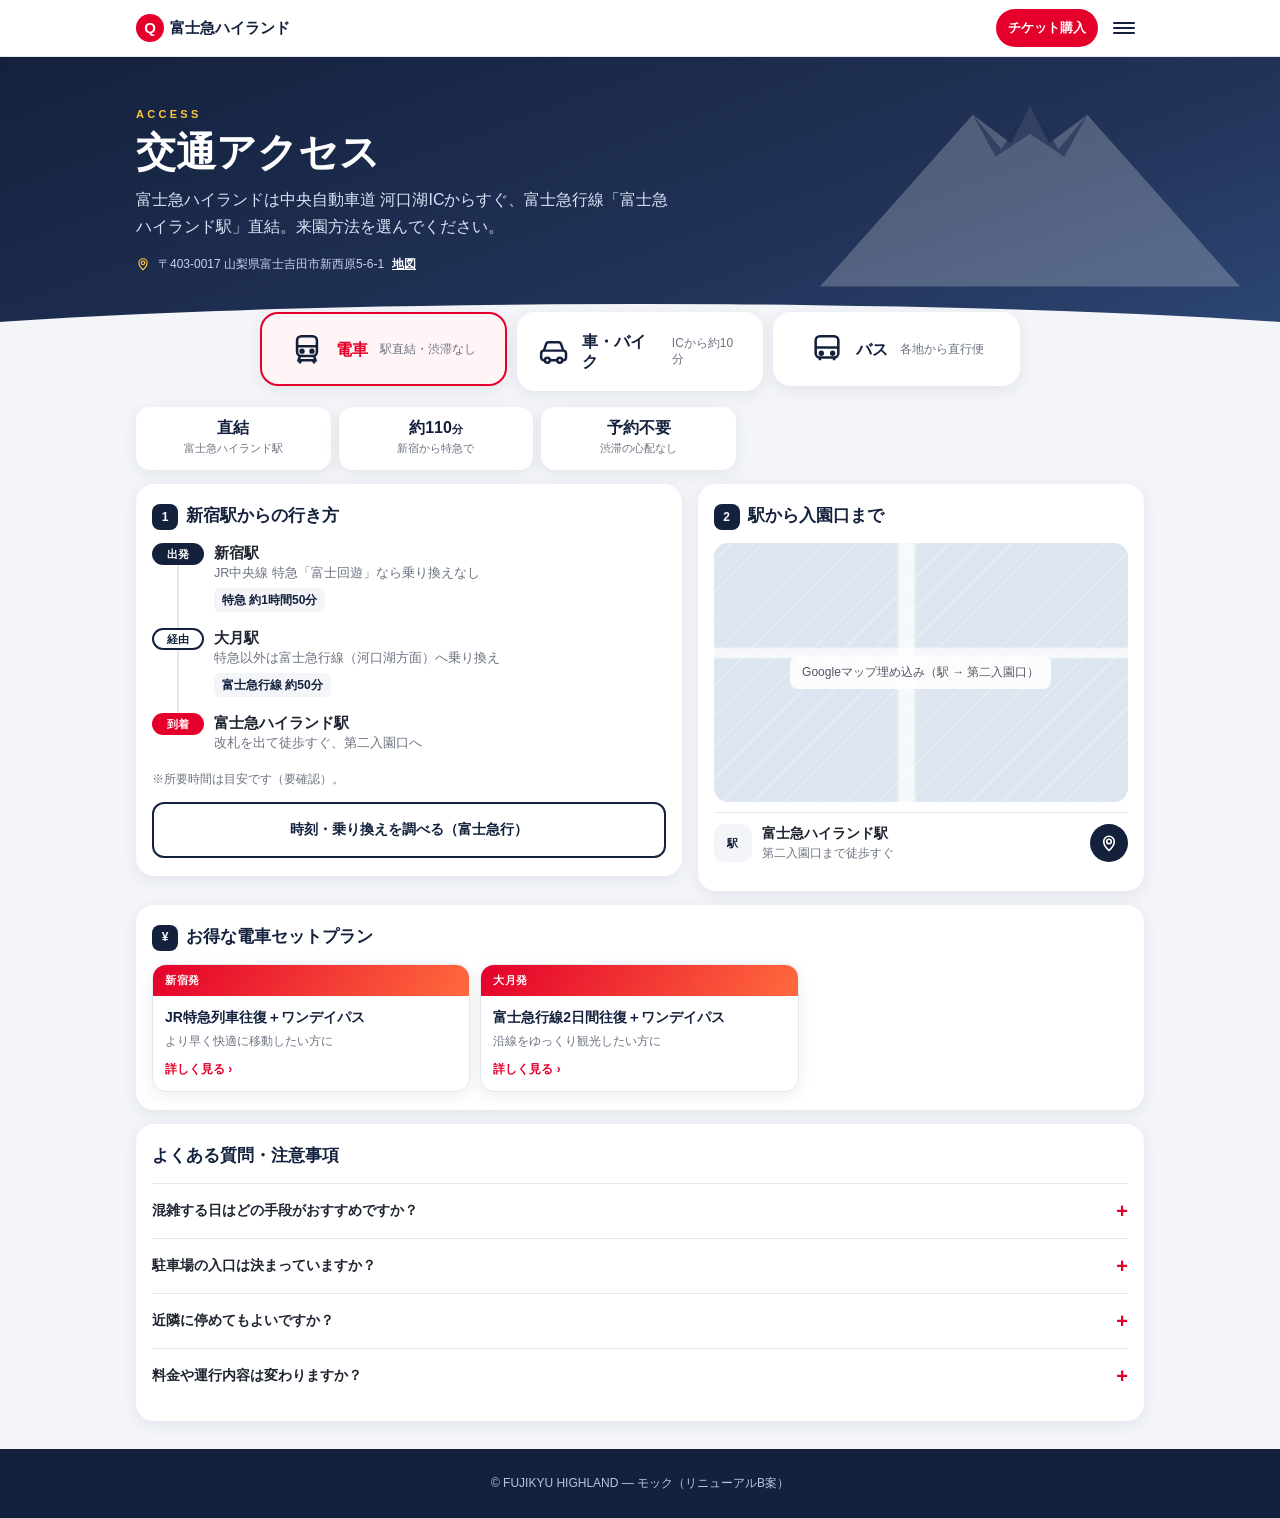
==== index-b.html @ 397bc7f4 "Add index-b.html" ====
<!DOCTYPE html>
<html lang="ja">
<head>
<meta charset="UTF-8">
<meta name="viewport" content="width=device-width, initial-scale=1">
<title>交通アクセス | 富士急ハイランド（リニューアルB案モック）</title>
<style>
  :root{
    --red:#e4002b;
    --navy:#14213d;
    --navy2:#223358;
    --accent:#ffc83d;
    --ink:#1e2430;
    --muted:#6b7280;
    --line:#e5e8ef;
    --bg:#f3f5f9;
    --card:#fff;
    --r:18px;
    --shadow:0 4px 16px rgba(20,33,61,.08);
  }
  *{box-sizing:border-box}
  html{scroll-behavior:smooth}
  body{margin:0;font-family:"Hiragino Kaku Gothic ProN","Hiragino Sans","Noto Sans JP","Yu Gothic",Meiryo,sans-serif;color:var(--ink);background:var(--bg);line-height:1.7;-webkit-font-smoothing:antialiased}
  a{color:var(--navy)}
  .wrap{max-width:1040px;margin:0 auto;padding:0 16px}

  /* header */
  .header{position:sticky;top:0;z-index:50;background:#fff;border-bottom:1px solid var(--line)}
  .header .wrap{display:flex;align-items:center;justify-content:space-between;height:56px}
  .logo{display:flex;align-items:center;gap:6px;font-weight:800;color:var(--navy);text-decoration:none;font-size:15px;white-space:nowrap}
  .logo .q{width:28px;height:28px;border-radius:50%;background:var(--red);color:#fff;display:grid;place-items:center;font-size:15px;font-weight:900}
  .hdr-r{display:flex;align-items:center;gap:6px}
  .btn-ticket{background:var(--red);color:#fff;text-decoration:none;font-weight:700;font-size:13px;padding:8px 12px;border-radius:999px;white-space:nowrap}
  .btn-menu{width:40px;height:40px;border:0;background:transparent;cursor:pointer}
  .btn-menu span{display:block;width:22px;height:2px;background:var(--navy);margin:3px auto;border-radius:2px}

  /* hero */
  .hero{background:linear-gradient(160deg,var(--navy) 0%,var(--navy2) 60%,#2f4a7a 100%);color:#fff;padding:28px 0 88px;position:relative;overflow:hidden}
  .hero::after{content:"";position:absolute;left:50%;bottom:-40px;transform:translateX(-50%);width:140%;height:120px;background:var(--bg);border-radius:50% 50% 0 0}
  .hero .fuji{position:absolute;right:-30px;top:10px;width:220px;height:120px;opacity:.18}
  .hero .en{font-size:11px;letter-spacing:.3em;color:var(--accent);font-weight:700}
  .hero h1{margin:2px 0 8px;font-size:28px;line-height:1.3}
  .hero p{margin:0;font-size:14px;color:#dbe3f5;max-width:34em}
  .hero .addr{margin-top:14px;display:flex;align-items:center;gap:8px;font-size:12px;color:#c7d2ea}
  .hero .addr a{color:#fff;font-weight:700;text-decoration:underline;white-space:nowrap}

  /* mode tiles (tabs) */
  .tiles{position:relative;z-index:2;margin-top:-72px}
  .tiles ul{list-style:none;margin:0;padding:0;display:grid;grid-template-columns:repeat(3,1fr);gap:10px}
  .tile{display:flex;flex-direction:column;align-items:center;gap:4px;background:#fff;border-radius:var(--r);padding:14px 8px 12px;box-shadow:var(--shadow);border:2px solid transparent;cursor:pointer;text-align:center;font-family:inherit;width:100%}
  .tile svg{width:34px;height:34px}
  .tile .n{font-weight:800;font-size:14px;color:var(--navy);line-height:1.2}
  .tile .m{font-size:10.5px;color:var(--muted);line-height:1.3}
  .tile[aria-selected="true"]{border-color:var(--red);background:#fff5f6}
  .tile[aria-selected="true"] .n{color:var(--red)}

  /* sticky compact tabs appear when scrolled past tiles */
  .subtabs{position:sticky;top:56px;z-index:40;background:rgba(243,245,249,.95);backdrop-filter:blur(6px);padding:8px 0;margin-top:14px;border-bottom:1px solid var(--line)}
  .subtabs ul{list-style:none;margin:0;padding:0;display:flex;gap:6px;overflow-x:auto;scrollbar-width:none}
  .subtabs ul::-webkit-scrollbar{display:none}
  .subtabs li{flex:none}
  .subtabs button{white-space:nowrap;border:1.5px solid var(--line);background:#fff;border-radius:999px;padding:7px 14px;font-weight:700;font-size:13px;color:var(--navy);font-family:inherit;cursor:pointer}
  .subtabs button[aria-selected="true"]{background:var(--navy);color:#fff;border-color:var(--navy)}

  /* panels */
  .panel{display:none;padding-top:16px}
  .panel.is-active{display:block}
  .card{background:var(--card);border-radius:var(--r);box-shadow:var(--shadow);padding:18px 16px;margin-bottom:14px}
  .card h2{margin:0 0 12px;font-size:17px;color:var(--navy);display:flex;align-items:center;gap:8px}
  .card h2 .b{display:inline-grid;place-items:center;width:26px;height:26px;border-radius:8px;background:var(--navy);color:#fff;font-size:12px;font-weight:800}
  .card h3{font-size:13px;color:var(--muted);margin:14px 0 6px;font-weight:700;letter-spacing:.05em}

  /* timeline */
  .tl{list-style:none;margin:0;padding:0}
  .tl li{display:grid;grid-template-columns:52px 1fr;gap:10px;align-items:start;position:relative;padding-bottom:16px}
  .tl li::before{content:"";position:absolute;left:25px;top:22px;bottom:-4px;width:2px;background:var(--line)}
  .tl li:last-child::before{display:none}
  .tl .dot{width:52px;height:22px;border-radius:999px;background:var(--navy);color:#fff;font-size:11px;font-weight:800;display:grid;place-items:center;position:relative;z-index:1}
  .tl .dot.goal{background:var(--red)}
  .tl .dot.via{background:#fff;color:var(--navy);border:2px solid var(--navy)}
  .tl .ttl{font-weight:800;font-size:15px;line-height:1.3}
  .tl .dsc{font-size:12.5px;color:var(--muted)}
  .tl .time{display:inline-block;margin-top:4px;font-size:12px;font-weight:700;color:var(--navy);background:var(--bg);border-radius:6px;padding:2px 8px}

  /* key facts */
  .facts{display:grid;grid-template-columns:repeat(3,1fr);gap:8px;margin-bottom:14px}
  .facts>div{background:#fff;border-radius:14px;padding:12px 8px;text-align:center;box-shadow:var(--shadow)}
  .facts .v{font-size:16px;font-weight:900;color:var(--navy);line-height:1.1;white-space:nowrap}
  .facts .v small{font-size:11px;font-weight:700}
  .facts .k{font-size:10.5px;color:var(--muted);margin-top:4px}

  /* places */
  .pl{display:flex;align-items:center;gap:10px;padding:11px 0;border-top:1px solid var(--line);font-size:14px}
  .pl:first-of-type{border-top:0}
  .pl .i{width:38px;height:38px;border-radius:10px;background:var(--bg);display:grid;place-items:center;flex:none;font-size:11px;font-weight:800;color:var(--navy)}
  .pl .t{flex:1;line-height:1.35}
  .pl .t b{display:block;font-size:14px}
  .pl .t small{color:var(--muted);font-size:12px}
  .pl .go{flex:none;width:38px;height:38px;border-radius:50%;background:var(--navy);display:grid;place-items:center;text-decoration:none}
  .pl .go svg{width:18px;height:18px}

  /* map placeholder */
  .map{margin:10px 0;background:#dde5f0;border-radius:14px;aspect-ratio:16/10;display:grid;place-items:center;color:#556;font-size:12px;position:relative;overflow:hidden}
  .map::before{content:"";position:absolute;inset:0;background:linear-gradient(90deg,transparent 44%,rgba(255,255,255,.75) 45%,rgba(255,255,255,.75) 48%,transparent 49%),linear-gradient(0deg,transparent 55%,rgba(255,255,255,.75) 56%,rgba(255,255,255,.75) 59%,transparent 60%),repeating-linear-gradient(-45deg,rgba(255,255,255,.22) 0 2px,transparent 2px 22px)}
  .map span{position:relative;background:rgba(255,255,255,.9);padding:6px 12px;border-radius:8px}

  /* horizontal plan carousel */
  .carousel{display:flex;gap:10px;overflow-x:auto;padding:4px 16px 8px;margin:0 -16px;scroll-snap-type:x mandatory;scrollbar-width:none}
  .carousel::-webkit-scrollbar{display:none}
  .pc{flex:none;width:250px;scroll-snap-align:start;background:#fff;border-radius:14px;box-shadow:var(--shadow);padding:0;text-decoration:none;color:var(--ink);overflow:hidden;border:1px solid var(--line)}
  .pc .hd{background:linear-gradient(120deg,var(--red),#ff6a3d);color:#fff;font-size:11px;font-weight:800;padding:6px 12px;letter-spacing:.05em}
  .pc .bd{padding:12px}
  .pc .bd b{display:block;font-size:14px;color:var(--navy);line-height:1.35}
  .pc .bd small{display:block;color:var(--muted);font-size:12px;margin-top:4px}
  .pc .bd .cta{margin-top:8px;font-size:12px;font-weight:700;color:var(--red)}

  /* prefecture select */
  .pref{display:flex;gap:8px;overflow-x:auto;padding-bottom:4px;scrollbar-width:none}
  .pref::-webkit-scrollbar{display:none}
  .pref a{flex:none;background:var(--bg);border-radius:999px;padding:8px 14px;font-size:13px;font-weight:700;text-decoration:none;color:var(--navy)}
  .pref a::after{content:" ›";color:var(--red)}

  .cta{display:flex;align-items:center;justify-content:center;gap:8px;background:var(--navy);color:#fff;text-decoration:none;font-weight:800;padding:14px;border-radius:12px;font-size:14px;margin-top:12px}
  .cta.red{background:var(--red)}
  .cta.ghost{background:#fff;color:var(--navy);border:2px solid var(--navy)}
  .cta svg{width:18px;height:18px}

  .warn{background:#fff8e1;border-radius:12px;padding:10px 12px;font-size:12.5px;margin-top:10px}
  .warn b{color:#a05a00}

  /* parking fee (shared) */
  .fee-row{display:flex;gap:8px;overflow-x:auto;scrollbar-width:none;margin-bottom:10px}
  .fee-row::-webkit-scrollbar{display:none}
  .fee-row>div{flex:none;background:var(--bg);border-radius:12px;padding:10px 14px;text-align:center}
  .fee-row .v{font-weight:900;color:var(--navy);font-size:17px;line-height:1.1}
  .fee-row .k{font-size:10.5px;color:var(--muted);margin-top:3px}

  /* faq / notes */
  .faq details{border-top:1px solid var(--line);padding:10px 0}
  .faq details:first-child{border-top:0}
  .faq summary{list-style:none;cursor:pointer;font-weight:700;font-size:14px;display:flex;justify-content:space-between;align-items:center}
  .faq summary::-webkit-details-marker{display:none}
  .faq summary::after{content:"+";color:var(--red);font-size:20px;font-weight:800}
  .faq details[open] summary::after{content:"−"}
  .faq p{margin:6px 0 0;font-size:13px;color:#444}

  footer{background:var(--navy);color:#b8c4dc;font-size:12px;text-align:center;padding:24px 16px 110px;margin-top:28px}

  /* bottom bar */
  .bar{position:fixed;left:0;right:0;bottom:0;z-index:60;background:#fff;border-top:1px solid var(--line);padding:8px 12px calc(8px + env(safe-area-inset-bottom));display:flex;gap:8px}
  .bar a{flex:1;display:flex;align-items:center;justify-content:center;gap:6px;padding:12px;border-radius:12px;text-decoration:none;font-weight:800;font-size:14px}
  .bar .r{background:#fff;color:var(--navy);border:2px solid var(--navy)}
  .bar .t{background:var(--red);color:#fff}
  .bar svg{width:18px;height:18px}

  @media (min-width:900px){
    .hero{padding:48px 0 110px}
    .hero h1{font-size:40px}
    .hero p{font-size:16px}
    .hero .fuji{width:420px;height:230px;right:40px;top:0;opacity:.22}
    .tiles ul{max-width:760px;margin:0 auto}
    .tile{flex-direction:row;justify-content:center;gap:12px;padding:18px;text-align:left}
    .tile .n{font-size:16px}
    .tile .m{font-size:12px}
    .subtabs{display:none}
    .cols{display:grid;grid-template-columns:1.1fr .9fr;gap:16px;align-items:start}
    .carousel{flex-wrap:wrap;overflow:visible;margin:0;padding:0}
    .pc{width:calc(33.333% - 7px)}
    .pref{flex-wrap:wrap}
    .facts{grid-template-columns:repeat(3,1fr);max-width:600px}
    .bar{display:none}
    footer{padding-bottom:24px}
  }
</style>
</head>
<body>

<header class="header">
  <div class="wrap">
    <a class="logo" href="#"><span class="q">Q</span>富士急ハイランド</a>
    <div class="hdr-r">
      <a class="btn-ticket" href="#">チケット購入</a>
      <button class="btn-menu" aria-label="メニュー"><span></span><span></span><span></span></button>
    </div>
  </div>
</header>

<section class="hero">
  <svg class="fuji" viewBox="0 0 220 120" fill="none"><path d="M0 120 L80 30 L100 45 L110 25 L120 45 L140 30 L220 120Z" fill="#fff"/><path d="M80 30 L95 48 L110 25 L125 48 L140 30 L128 52 L110 40 L92 52Z" fill="#14213d" opacity=".6"/></svg>
  <div class="wrap">
    <div class="en">ACCESS</div>
    <h1>交通アクセス</h1>
    <p>富士急ハイランドは中央自動車道 河口湖ICからすぐ、富士急行線「富士急ハイランド駅」直結。来園方法を選んでください。</p>
    <div class="addr">
      <svg width="14" height="14" viewBox="0 0 24 24" fill="none" stroke="#ffc83d" stroke-width="2"><path d="M12 22s7-6.2 7-12a7 7 0 1 0-14 0c0 5.8 7 12 7 12z"/><circle cx="12" cy="10" r="3"/></svg>
      <span>〒403-0017 山梨県富士吉田市新西原5-6-1</span>
      <a href="https://maps.app.goo.gl/k1QEmaCw5jQvgtTi9" target="_blank" rel="noopener">地図</a>
    </div>
  </div>
</section>

<div class="wrap">
  <!-- 手段タイル（タブ） -->
  <nav class="tiles" aria-label="来園方法を選ぶ">
    <ul role="tablist">
      <li><button class="tile" role="tab" aria-selected="true" data-tab="train">
        <svg viewBox="0 0 24 24" fill="none" stroke="#14213d" stroke-width="1.8"><rect x="5" y="3" width="14" height="14" rx="3"/><path d="M5 10h14M8 20l-1.5 2M16 20l1.5 2M7 17l-1 3h12l-1-3"/><circle cx="8.5" cy="13.5" r="1" fill="#14213d"/><circle cx="15.5" cy="13.5" r="1" fill="#14213d"/></svg>
        <span class="n">電車</span><span class="m">駅直結・渋滞なし</span></button></li>
      <li><button class="tile" role="tab" aria-selected="false" data-tab="car">
        <svg viewBox="0 0 24 24" fill="none" stroke="#14213d" stroke-width="1.8"><path d="M5 11l1.5-4.5A2 2 0 0 1 8.4 5h7.2a2 2 0 0 1 1.9 1.5L19 11"/><rect x="3" y="11" width="18" height="7" rx="2"/><circle cx="7.5" cy="18" r="1.8" fill="#fff"/><circle cx="16.5" cy="18" r="1.8" fill="#fff"/></svg>
        <span class="n">車・バイク</span><span class="m">ICから約10分</span></button></li>
      <li><button class="tile" role="tab" aria-selected="false" data-tab="bus">
        <svg viewBox="0 0 24 24" fill="none" stroke="#14213d" stroke-width="1.8"><rect x="4" y="3" width="16" height="15" rx="3"/><path d="M4 11h16M7 18v2M17 18v2"/><circle cx="8" cy="15" r="1" fill="#14213d"/><circle cx="16" cy="15" r="1" fill="#14213d"/></svg>
        <span class="n">バス</span><span class="m">各地から直行便</span></button></li>
    </ul>
  </nav>

  <!-- スクロール後に残るコンパクトタブ -->
  <div class="subtabs">
    <ul role="tablist">
      <li><button data-tab="train" aria-selected="true">🚃 電車</button></li>
      <li><button data-tab="car" aria-selected="false">🚗 車・バイク</button></li>
      <li><button data-tab="bus" aria-selected="false">🚌 バス</button></li>
      <li><button data-tab="parking" aria-selected="false">🅿 駐車場料金</button></li>
    </ul>
  </div>

  <!-- ===== 電車 ===== -->
  <section class="panel is-active" id="p-train" role="tabpanel">
    <div class="facts">
      <div><div class="v">直結</div><div class="k">富士急ハイランド駅</div></div>
      <div><div class="v">約110<small>分</small></div><div class="k">新宿から特急で</div></div>
      <div><div class="v">予約不要</div><div class="k">渋滞の心配なし</div></div>
    </div>
    <div class="cols">
      <div class="card">
        <h2><span class="b">1</span>新宿駅からの行き方</h2>
        <ul class="tl">
          <li><span class="dot">出発</span><div><div class="ttl">新宿駅</div><div class="dsc">JR中央線 特急「富士回遊」なら乗り換えなし</div><span class="time">特急 約1時間50分</span></div></li>
          <li><span class="dot via">経由</span><div><div class="ttl">大月駅</div><div class="dsc">特急以外は富士急行線（河口湖方面）へ乗り換え</div><span class="time">富士急行線 約50分</span></div></li>
          <li><span class="dot goal">到着</span><div><div class="ttl">富士急ハイランド駅</div><div class="dsc">改札を出て徒歩すぐ、第二入園口へ</div></div></li>
        </ul>
        <p style="font-size:11.5px;color:var(--muted);margin:0">※所要時間は目安です（要確認）。</p>
        <a class="cta ghost" href="https://www.fujikyu-railway.jp/denshadefujiq/" target="_blank" rel="noopener">時刻・乗り換えを調べる（富士急行）</a>
      </div>
      <div class="card">
        <h2><span class="b">2</span>駅から入園口まで</h2>
        <div class="map"><span>Googleマップ埋め込み（駅 → 第二入園口）</span></div>
        <div class="pl"><span class="i">駅</span><div class="t"><b>富士急ハイランド駅</b><small>第二入園口まで徒歩すぐ</small></div><a class="go" href="https://maps.app.goo.gl/k1QEmaCw5jQvgtTi9" target="_blank" rel="noopener"><svg viewBox="0 0 24 24" fill="none" stroke="#fff" stroke-width="2.2"><path d="M12 22s7-6.2 7-12a7 7 0 1 0-14 0c0 5.8 7 12 7 12z"/><circle cx="12" cy="10" r="3"/></svg></a></div>
      </div>
    </div>
    <div class="card">
      <h2><span class="b">¥</span>お得な電車セットプラン</h2>
      <div class="carousel">
        <a class="pc" href="https://www.jre-travel.com/feature/fujiq/" target="_blank" rel="noopener"><div class="hd">新宿発</div><div class="bd"><b>JR特急列車往復＋ワンデイパス</b><small>より早く快適に移動したい方に</small><div class="cta" style="margin:8px 0 0;padding:0;background:none;color:var(--red);justify-content:flex-start">詳しく見る ›</div></div></a>
        <a class="pc" href="https://www.fujikyu-railway.jp/ticket/fujiq.php" target="_blank" rel="noopener"><div class="hd">大月発</div><div class="bd"><b>富士急行線2日間往復＋ワンデイパス</b><small>沿線をゆっくり観光したい方に</small><div class="cta" style="margin:8px 0 0;padding:0;background:none;color:var(--red);justify-content:flex-start">詳しく見る ›</div></div></a>
      </div>
    </div>
  </section>

  <!-- ===== 車 ===== -->
  <section class="panel" id="p-car" role="tabpanel">
    <div class="facts">
      <div><div class="v">約10<small>分</small></div><div class="k">河口湖ICから</div></div>
      <div><div class="v">90<small>分</small></div><div class="k">以内の駐車は無料</div></div>
      <div><div class="v">後払い</div><div class="k">お帰り前に精算</div></div>
    </div>
    <div class="cols">
      <div class="card">
        <h2><span class="b">1</span>高速道路からのルート</h2>
        <ul class="tl">
          <li><span class="dot">東京</span><div><div class="ttl">中央自動車道 河口湖IC</div><div class="dsc">IC出口から国道139号を富士吉田方面へ</div><span class="time">ICから約10分</span></div></li>
          <li><span class="dot">名古屋</span><div><div class="ttl">東名高速 御殿場IC → 東富士五湖道路 富士吉田IC</div><div class="dsc">富士吉田ICから国道139号へ</div><span class="time">ICから約10分</span></div></li>
          <li><span class="dot goal">到着</span><div><div class="ttl">富士急ハイランド 駐車場</div><div class="dsc">案内看板に従い各駐車場へ</div></div></li>
        </ul>
        <div class="map"><span>Googleマップ埋め込み（駐車場入口）</span></div>
        <a class="cta" href="https://www.google.com/maps/dir/?api=1&destination=富士急ハイランド" target="_blank" rel="noopener">現在地からルート検索
          <svg viewBox="0 0 24 24" fill="none" stroke="currentColor" stroke-width="2.2"><path d="M3 11l18-8-8 18-2-8-8-2z"/></svg></a>
      </div>
      <div class="card">
        <h2><span class="b">2</span>駐車場を選ぶ</h2>
        <div class="pl"><span class="i">第一<br>第三</span><div class="t"><b>フジヤマ駐車場</b><small>普通車・大型車・バイク駐輪場あり</small></div><a class="go" href="https://maps.app.goo.gl/2kETEwMKgXVMJ8Nm9" target="_blank" rel="noopener"><svg viewBox="0 0 24 24" fill="none" stroke="#fff" stroke-width="2.2"><path d="M12 22s7-6.2 7-12a7 7 0 1 0-14 0c0 5.8 7 12 7 12z"/><circle cx="12" cy="10" r="3"/></svg></a></div>
        <div class="pl"><span class="i">第二</span><div class="t"><b>ええじゃないか駐車場</b><small>普通車のみ・高さ2.1m以下</small></div><a class="go" href="https://maps.app.goo.gl/FS5XvmAkgKm2bpzc8" target="_blank" rel="noopener"><svg viewBox="0 0 24 24" fill="none" stroke="#fff" stroke-width="2.2"><path d="M12 22s7-6.2 7-12a7 7 0 1 0-14 0c0 5.8 7 12 7 12z"/><circle cx="12" cy="10" r="3"/></svg></a></div>
        <div class="pl"><span class="i">送迎</span><div class="t"><b>送迎（乗降のみ）の方</b><small>専用の乗降場所をご利用ください</small></div><a class="go" href="https://www.fujiq.jp/news/pickup_car_2023.html"><svg viewBox="0 0 24 24" fill="none" stroke="#fff" stroke-width="2.5"><path d="M9 6l6 6-6 6"/></svg></a></div>
        <div class="warn"><b>駐車場料金</b>は利用日によって異なります。<a href="#p-parking" data-jump="parking">料金カレンダーを見る ›</a></div>
      </div>
    </div>
    <div class="card">
      <h2><span class="b">¥</span>お得な車セットプラン</h2>
      <div class="carousel">
        <a class="pc" href="https://www.fujiq.jp/event/highwayplan.html"><div class="hd">高速道路</div><div class="bd"><b>NEXCO高速道路＋ワンデイパス</b><small>周遊パスとセットでおトク</small><div class="cta" style="margin:8px 0 0;padding:0;background:none;color:var(--red);justify-content:flex-start">詳しく見る ›</div></div></a>
        <a class="pc" href="https://car.orix.co.jp/campaign/fuji_qLP.html" target="_blank" rel="noopener"><div class="hd">レンタカー</div><div class="bd"><b>オリックスレンタカー＋ワンデイパス</b><small>レンタカーで行くなら</small><div class="cta" style="margin:8px 0 0;padding:0;background:none;color:var(--red);justify-content:flex-start">詳しく見る ›</div></div></a>
        <a class="pc" href="https://share.timescar.jp/ecoupon/fujiq/" target="_blank" rel="noopener"><div class="hd">カーシェア</div><div class="bd"><b>タイムズカーシェア＋ワンデイパス</b><small>会員限定クーポン</small><div class="cta" style="margin:8px 0 0;padding:0;background:none;color:var(--red);justify-content:flex-start">詳しく見る ›</div></div></a>
      </div>
    </div>
  </section>

  <!-- ===== バス ===== -->
  <section class="panel" id="p-bus" role="tabpanel">
    <div class="facts">
      <div><div class="v">直行</div><div class="k">主要都市から</div></div>
      <div><div class="v">7</div><div class="k">都府県から運行</div></div>
      <div><div class="v">無料</div><div class="k">グループ施設の巡回バス</div></div>
    </div>
    <div class="card">
      <h2><span class="b">1</span>出発地を選ぶ</h2>
      <p style="margin:0 0 10px;font-size:13px;color:var(--muted)">路線・時刻表・バスセットプランを出発地別にご案内します。</p>
      <div class="pref">
        <a href="http://www.fujiq.jp/access/tokyo2025.html">東京</a>
        <a href="http://www.fujiq.jp/access/kanagawa2025.html">神奈川</a>
        <a href="http://www.fujiq.jp/access/yamanashi2025.html">山梨</a>
        <a href="http://www.fujiq.jp/access/shizuoka2025.html">静岡</a>
        <a href="http://www.fujiq.jp/access/chiba2025.html">千葉</a>
        <a href="http://www.fujiq.jp/access/other2025.html">埼玉</a>
        <a href="http://www.fujiq.jp/access/kansai2025.html">京都・大阪</a>
      </div>
      <a class="cta red" href="#">高速バスを予約する（富士急バス）</a>
    </div>
    <div class="cols">
      <div class="card">
        <h2><span class="b">2</span>バスの乗り降り場所</h2>
        <div class="pl"><span class="i">高速</span><div class="t"><b>高速バス ターミナル</b><small>隣接ハイランドリゾート ホテル＆スパ 駐車場内</small></div><a class="go" href="https://maps.app.goo.gl/nqQ9NiLLDiu8B9Hv5" target="_blank" rel="noopener"><svg viewBox="0 0 24 24" fill="none" stroke="#fff" stroke-width="2.2"><path d="M12 22s7-6.2 7-12a7 7 0 1 0-14 0c0 5.8 7 12 7 12z"/><circle cx="12" cy="10" r="3"/></svg></a></div>
        <div class="pl"><span class="i">路線</span><div class="t"><b>富士急ハイランド駅 バス停</b><small>第二入園口側</small></div><a class="go" href="https://maps.app.goo.gl/acPUxMkPr6zQpdC59" target="_blank" rel="noopener"><svg viewBox="0 0 24 24" fill="none" stroke="#fff" stroke-width="2.2"><path d="M12 22s7-6.2 7-12a7 7 0 1 0-14 0c0 5.8 7 12 7 12z"/><circle cx="12" cy="10" r="3"/></svg></a></div>
        <div class="pl"><span class="i">巡回</span><div class="t"><b>無料巡回バス（FUJIYAMAタワー付近）</b><small>富士急グループ施設ご利用の方限定</small></div><a class="go" href="https://www.highlandstation-inn.com/loop_bus/#timetable" target="_blank" rel="noopener"><svg viewBox="0 0 24 24" fill="none" stroke="#fff" stroke-width="2.2"><circle cx="12" cy="12" r="9"/><path d="M12 7v5l3 2"/></svg></a></div>
      </div>
      <div class="card">
        <h2><span class="b">3</span>到着後の動線</h2>
        <div class="map"><span>Googleマップ埋め込み（バスターミナル → 入園口）</span></div>
      </div>
    </div>
  </section>

  <!-- ===== 駐車場料金 ===== -->
  <section class="panel" id="p-parking" role="tabpanel">
    <div class="card">
      <h2><span class="b">P</span>駐車場料金のご案内</h2>
      <div class="fee-row">
        <div><div class="v">90分</div><div class="k">以内なら無料</div></div>
        <div><div class="v">後払い</div><div class="k">お帰り前に精算</div></div>
        <div><div class="v">車高2.5m〜</div><div class="k">大型車料金</div></div>
        <div><div class="v">0時〜</div><div class="k">翌日分を加算</div></div>
        <div><div class="v">10分</div><div class="k">精算後の出庫猶予</div></div>
      </div>
      <h3>料金カレンダー（日によって異なります）</h3>
      <div class="map" style="aspect-ratio:16/9"><span>月別 料金カレンダー（画像 or 表）</span></div>
      <h3>お支払い方法（フジヤマ駐車場 第一・第三）</h3>
      <p style="margin:0;font-size:13px">現金／クレジットカード／交通系IC／電子マネー／QRコード決済、スマホ決済（クレジット・PayPay）に対応。</p>
      <div class="warn"><b>ご注意</b>　イベント状況により前払いとなり90分無料が適用されない場合があります。車中泊はできません。</div>
      <a class="cta ghost" href="https://www.fujiq.jp/ticket/packing0320.html">駐車場料金の詳細ページへ</a>
    </div>
  </section>

  <!-- ===== よくある質問・注意事項（共通） ===== -->
  <section class="card faq" style="margin-top:6px">
    <h2>よくある質問・注意事項</h2>
    <details><summary>混雑する日はどの手段がおすすめですか？</summary><p>大型連休や繁忙期は周辺道路・駐車場が大変混雑します。予約不要で渋滞のない電車のご利用をおすすめします。</p></details>
    <details><summary>駐車場の入口は決まっていますか？</summary><p>道路状況により、駐車場への入場方法を変更させていただく場合があります。現地の案内看板・係員の指示に従ってください。</p></details>
    <details><summary>近隣に停めてもよいですか？</summary><p>近隣の企業・商業施設への無断駐車はおやめください。</p></details>
    <details><summary>料金や運行内容は変わりますか？</summary><p>料金・運行内容は予告なく変更になる場合があります。最新情報は各リンク先でご確認ください。</p></details>
  </section>
</div>

<footer>© FUJIKYU HIGHLAND — モック（リニューアルB案）</footer>

<div class="bar">
  <a class="r" href="https://www.google.com/maps/dir/?api=1&destination=富士急ハイランド" target="_blank" rel="noopener">
    <svg viewBox="0 0 24 24" fill="none" stroke="currentColor" stroke-width="2.2"><path d="M3 11l18-8-8 18-2-8-8-2z"/></svg>ルート検索</a>
  <a class="t" href="https://membersclub.fujiq.jp/ticket/">チケット購入</a>
</div>

<script>
  const tabs=[...document.querySelectorAll('[data-tab]')];
  const panels={train:'p-train',car:'p-car',bus:'p-bus',parking:'p-parking'};
  function show(key,scroll){
    tabs.forEach(b=>b.setAttribute('aria-selected',String(b.dataset.tab===key)));
    Object.entries(panels).forEach(([k,id])=>document.getElementById(id).classList.toggle('is-active',k===key));
    if(scroll){const y=document.querySelector('.subtabs').getBoundingClientRect().top+scrollY-56;if(scrollY>y)scrollTo({top:y,behavior:'smooth'});}
    history.replaceState(null,'','#'+key);
  }
  tabs.forEach(b=>b.addEventListener('click',e=>{e.preventDefault();show(b.dataset.tab,true)}));
  document.querySelectorAll('[data-jump]').forEach(a=>a.addEventListener('click',e=>{e.preventDefault();show(a.dataset.jump,true)}));
  const h=location.hash.replace('#','');if(panels[h])show(h,false);
</script>
</body>
</html>
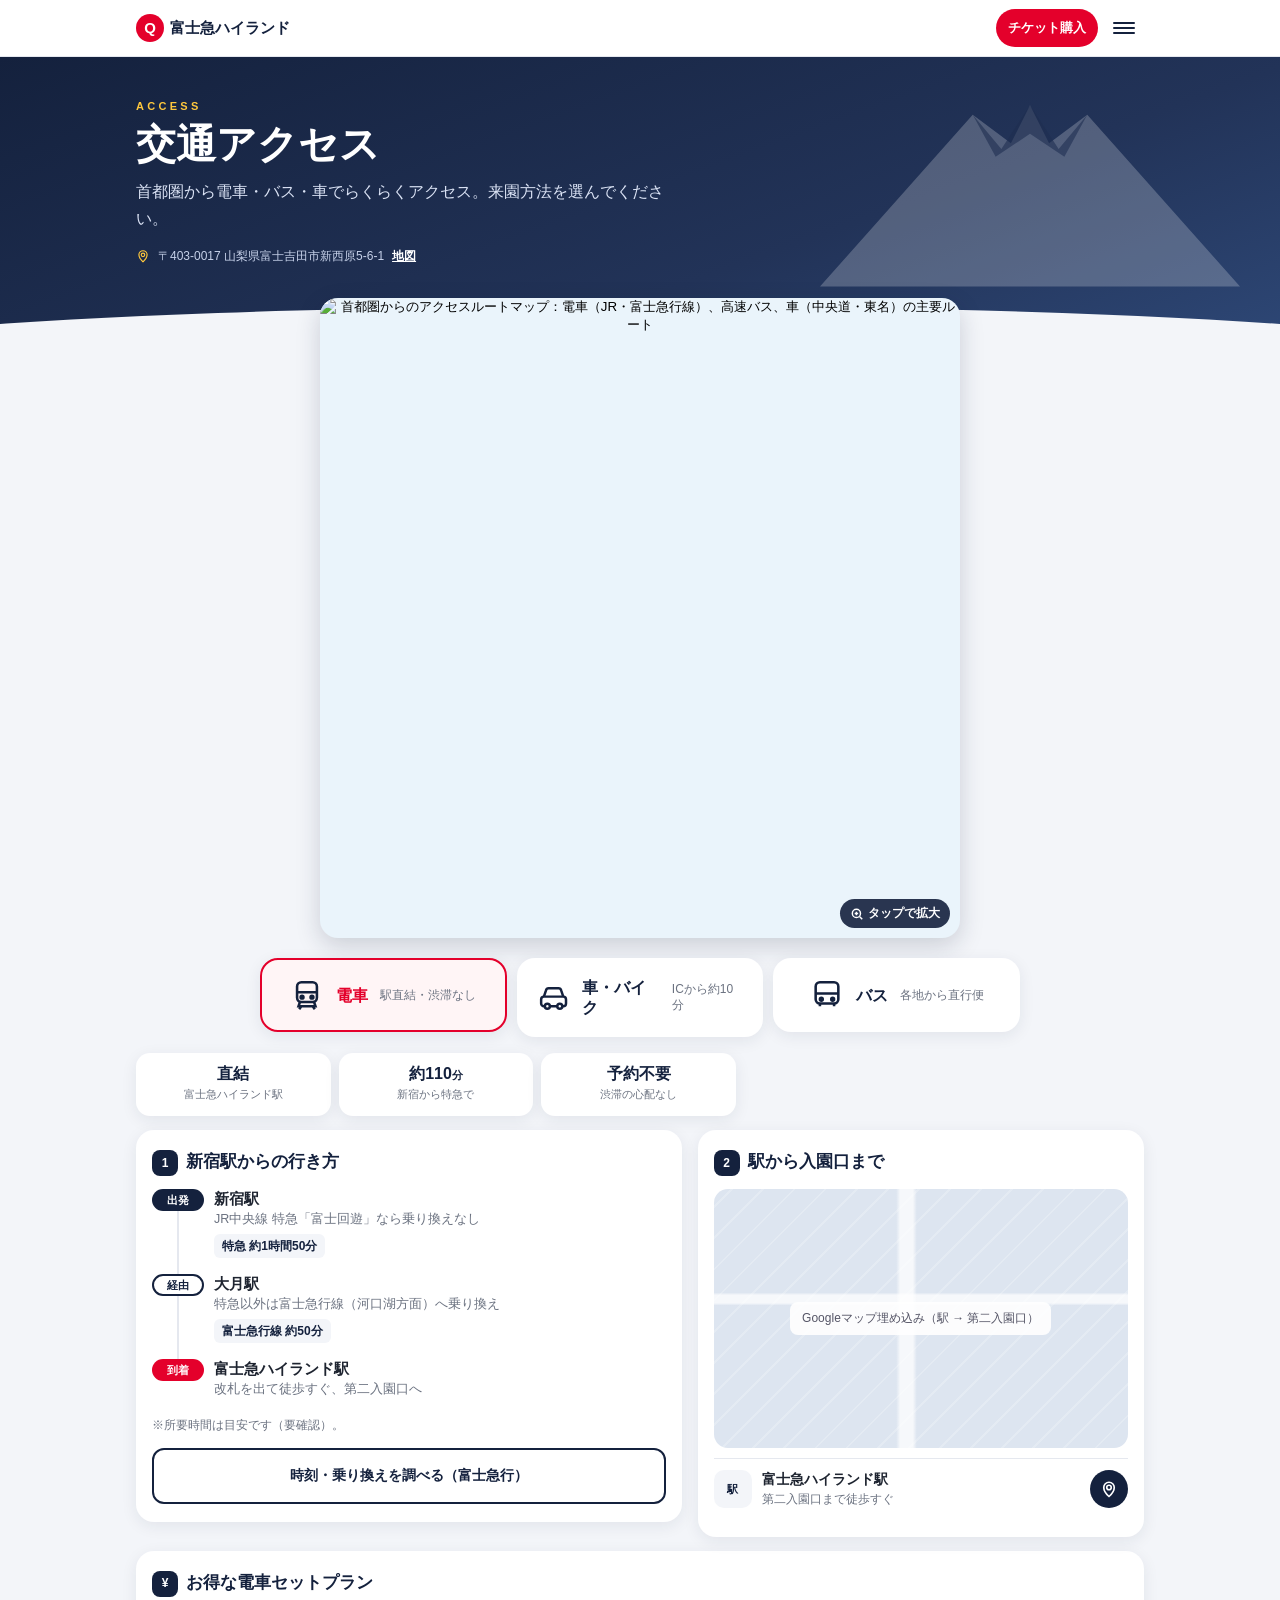
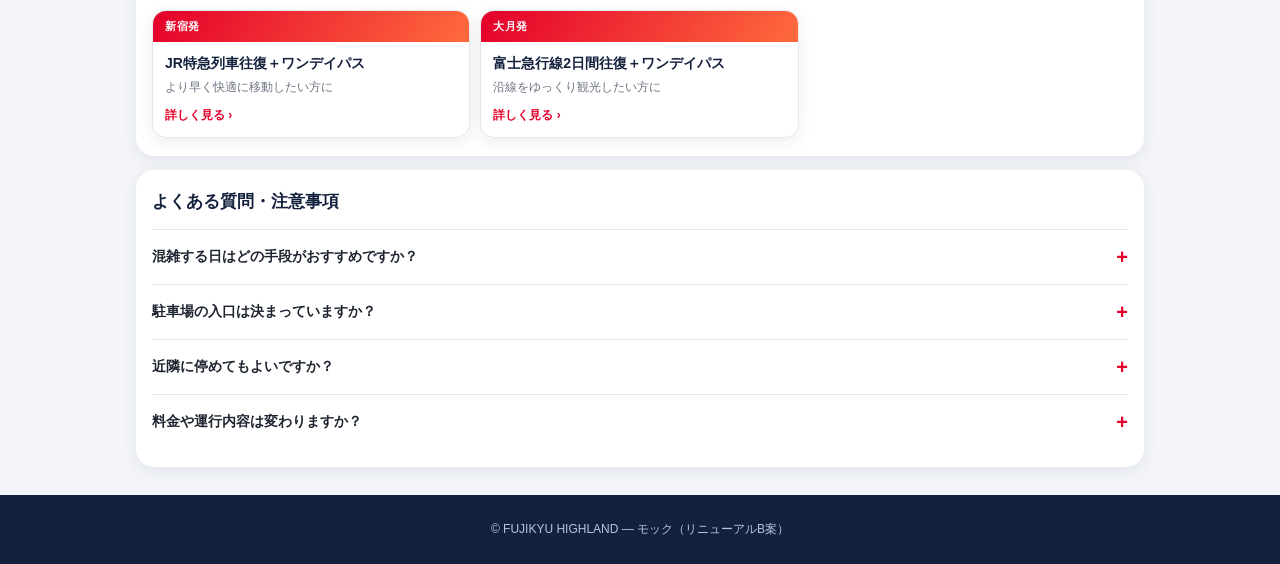
==== commit 0e59c87c: "Add index-b.html" ====
--- a/index-b.html
+++ b/index-b.html
@@ -35,7 +35,7 @@
   .btn-menu span{display:block;width:22px;height:2px;background:var(--navy);margin:3px auto;border-radius:2px}
 
   /* hero */
-  .hero{background:linear-gradient(160deg,var(--navy) 0%,var(--navy2) 60%,#2f4a7a 100%);color:#fff;padding:28px 0 88px;position:relative;overflow:hidden}
+  .hero{background:linear-gradient(160deg,var(--navy) 0%,var(--navy2) 60%,#2f4a7a 100%);color:#fff;padding:20px 0 96px;position:relative;overflow:hidden}
   .hero::after{content:"";position:absolute;left:50%;bottom:-40px;transform:translateX(-50%);width:140%;height:120px;background:var(--bg);border-radius:50% 50% 0 0}
   .hero .fuji{position:absolute;right:-30px;top:10px;width:220px;height:120px;opacity:.18}
   .hero .en{font-size:11px;letter-spacing:.3em;color:var(--accent);font-weight:700}
@@ -44,8 +44,20 @@
   .hero .addr{margin-top:14px;display:flex;align-items:center;gap:8px;font-size:12px;color:#c7d2ea}
   .hero .addr a{color:#fff;font-weight:700;text-decoration:underline;white-space:nowrap}
 
+  /* key map (first view) */
+  .keymap{position:relative;z-index:2;margin:-64px 0 0;border-radius:var(--r);overflow:hidden;box-shadow:0 8px 24px rgba(20,33,61,.18);background:#eaf4fb;cursor:zoom-in;display:block;border:0;padding:0;width:100%;font-family:inherit}
+  .keymap img{width:100%;height:auto;aspect-ratio:1/1;object-fit:cover;display:block}
+  .keymap .zoom{position:absolute;right:10px;bottom:10px;background:rgba(20,33,61,.9);color:#fff;font-size:12px;font-weight:700;padding:6px 10px;border-radius:999px;display:flex;align-items:center;gap:4px}
+  .keymap .zoom svg{width:14px;height:14px}
+  .lightbox{position:fixed;inset:0;z-index:100;background:rgba(10,15,30,.92);display:none;flex-direction:column}
+  .lightbox.is-open{display:flex}
+  .lightbox .lbbar{display:flex;justify-content:space-between;align-items:center;color:#fff;padding:10px 16px;font-size:13px;flex:none}
+  .lightbox .close{background:#fff;color:var(--navy);border:0;border-radius:999px;padding:8px 14px;font-weight:800;font-size:13px;font-family:inherit;cursor:pointer}
+  .lightbox .scroller{flex:1;overflow:auto;-webkit-overflow-scrolling:touch;touch-action:pan-x pan-y pinch-zoom}
+  .lightbox .scroller img{width:max(100%,900px);max-width:none;display:block}
+
   /* mode tiles (tabs) */
-  .tiles{position:relative;z-index:2;margin-top:-72px}
+  .tiles{position:relative;z-index:2;margin-top:14px}
   .tiles ul{list-style:none;margin:0;padding:0;display:grid;grid-template-columns:repeat(3,1fr);gap:10px}
   .tile{display:flex;flex-direction:column;align-items:center;gap:4px;background:#fff;border-radius:var(--r);padding:14px 8px 12px;box-shadow:var(--shadow);border:2px solid transparent;cursor:pointer;text-align:center;font-family:inherit;width:100%}
   .tile svg{width:34px;height:34px}
@@ -154,10 +166,13 @@
   .bar svg{width:18px;height:18px}
 
   @media (min-width:900px){
-    .hero{padding:48px 0 110px}
+    .hero{padding:40px 0 120px}
     .hero h1{font-size:40px}
     .hero p{font-size:16px}
     .hero .fuji{width:420px;height:230px;right:40px;top:0;opacity:.22}
+    .keymap{max-width:640px;margin:-88px auto 0}
+    .lightbox .scroller img{width:min(100%,1024px);margin:0 auto}
+    .tiles{margin-top:20px}
     .tiles ul{max-width:760px;margin:0 auto}
     .tile{flex-direction:row;justify-content:center;gap:12px;padding:18px;text-align:left}
     .tile .n{font-size:16px}
@@ -190,7 +205,7 @@
   <div class="wrap">
     <div class="en">ACCESS</div>
     <h1>交通アクセス</h1>
-    <p>富士急ハイランドは中央自動車道 河口湖ICからすぐ、富士急行線「富士急ハイランド駅」直結。来園方法を選んでください。</p>
+    <p>首都圏から電車・バス・車でらくらくアクセス。来園方法を選んでください。</p>
     <div class="addr">
       <svg width="14" height="14" viewBox="0 0 24 24" fill="none" stroke="#ffc83d" stroke-width="2"><path d="M12 22s7-6.2 7-12a7 7 0 1 0-14 0c0 5.8 7 12 7 12z"/><circle cx="12" cy="10" r="3"/></svg>
       <span>〒403-0017 山梨県富士吉田市新西原5-6-1</span>
@@ -200,6 +215,12 @@
 </section>
 
 <div class="wrap">
+  <!-- 首都圏ルートマップ（ファーストビュー） -->
+  <button class="keymap" type="button" data-lightbox aria-label="首都圏からのアクセスルートマップを拡大表示">
+    <img src="img/map.jpg" alt="首都圏からのアクセスルートマップ：電車（JR・富士急行線）、高速バス、車（中央道・東名）の主要ルート" width="1024" height="1024" fetchpriority="high">
+    <span class="zoom"><svg viewBox="0 0 24 24" fill="none" stroke="currentColor" stroke-width="2.5"><circle cx="11" cy="11" r="7"/><path d="M21 21l-4.3-4.3M11 8v6M8 11h6"/></svg>タップで拡大</span>
+  </button>
+
   <!-- 手段タイル（タブ） -->
   <nav class="tiles" aria-label="来園方法を選ぶ">
     <ul role="tablist">
@@ -362,6 +383,11 @@
 
 <footer>© FUJIKYU HIGHLAND — モック（リニューアルB案）</footer>
 
+<div class="lightbox" id="lightbox" role="dialog" aria-modal="true" aria-label="アクセスルートマップ">
+  <div class="lbbar"><span>ピンチ・スクロールで拡大できます</span><button class="close" type="button" data-lightbox-close>閉じる ✕</button></div>
+  <div class="scroller"><img src="img/map.jpg" alt="首都圏からのアクセスルートマップ（拡大）"></div>
+</div>
+
 <div class="bar">
   <a class="r" href="https://www.google.com/maps/dir/?api=1&destination=富士急ハイランド" target="_blank" rel="noopener">
     <svg viewBox="0 0 24 24" fill="none" stroke="currentColor" stroke-width="2.2"><path d="M3 11l18-8-8 18-2-8-8-2z"/></svg>ルート検索</a>
@@ -369,6 +395,13 @@
 </div>
 
 <script>
+  // ルートマップの拡大表示
+  const lb=document.getElementById('lightbox');
+  document.querySelectorAll('[data-lightbox]').forEach(b=>b.addEventListener('click',()=>{lb.classList.add('is-open');document.body.style.overflow='hidden';}));
+  const closeLb=()=>{lb.classList.remove('is-open');document.body.style.overflow='';};
+  document.querySelectorAll('[data-lightbox-close]').forEach(b=>b.addEventListener('click',closeLb));
+  document.addEventListener('keydown',e=>{if(e.key==='Escape')closeLb();});
+
   const tabs=[...document.querySelectorAll('[data-tab]')];
   const panels={train:'p-train',car:'p-car',bus:'p-bus',parking:'p-parking'};
   function show(key,scroll){
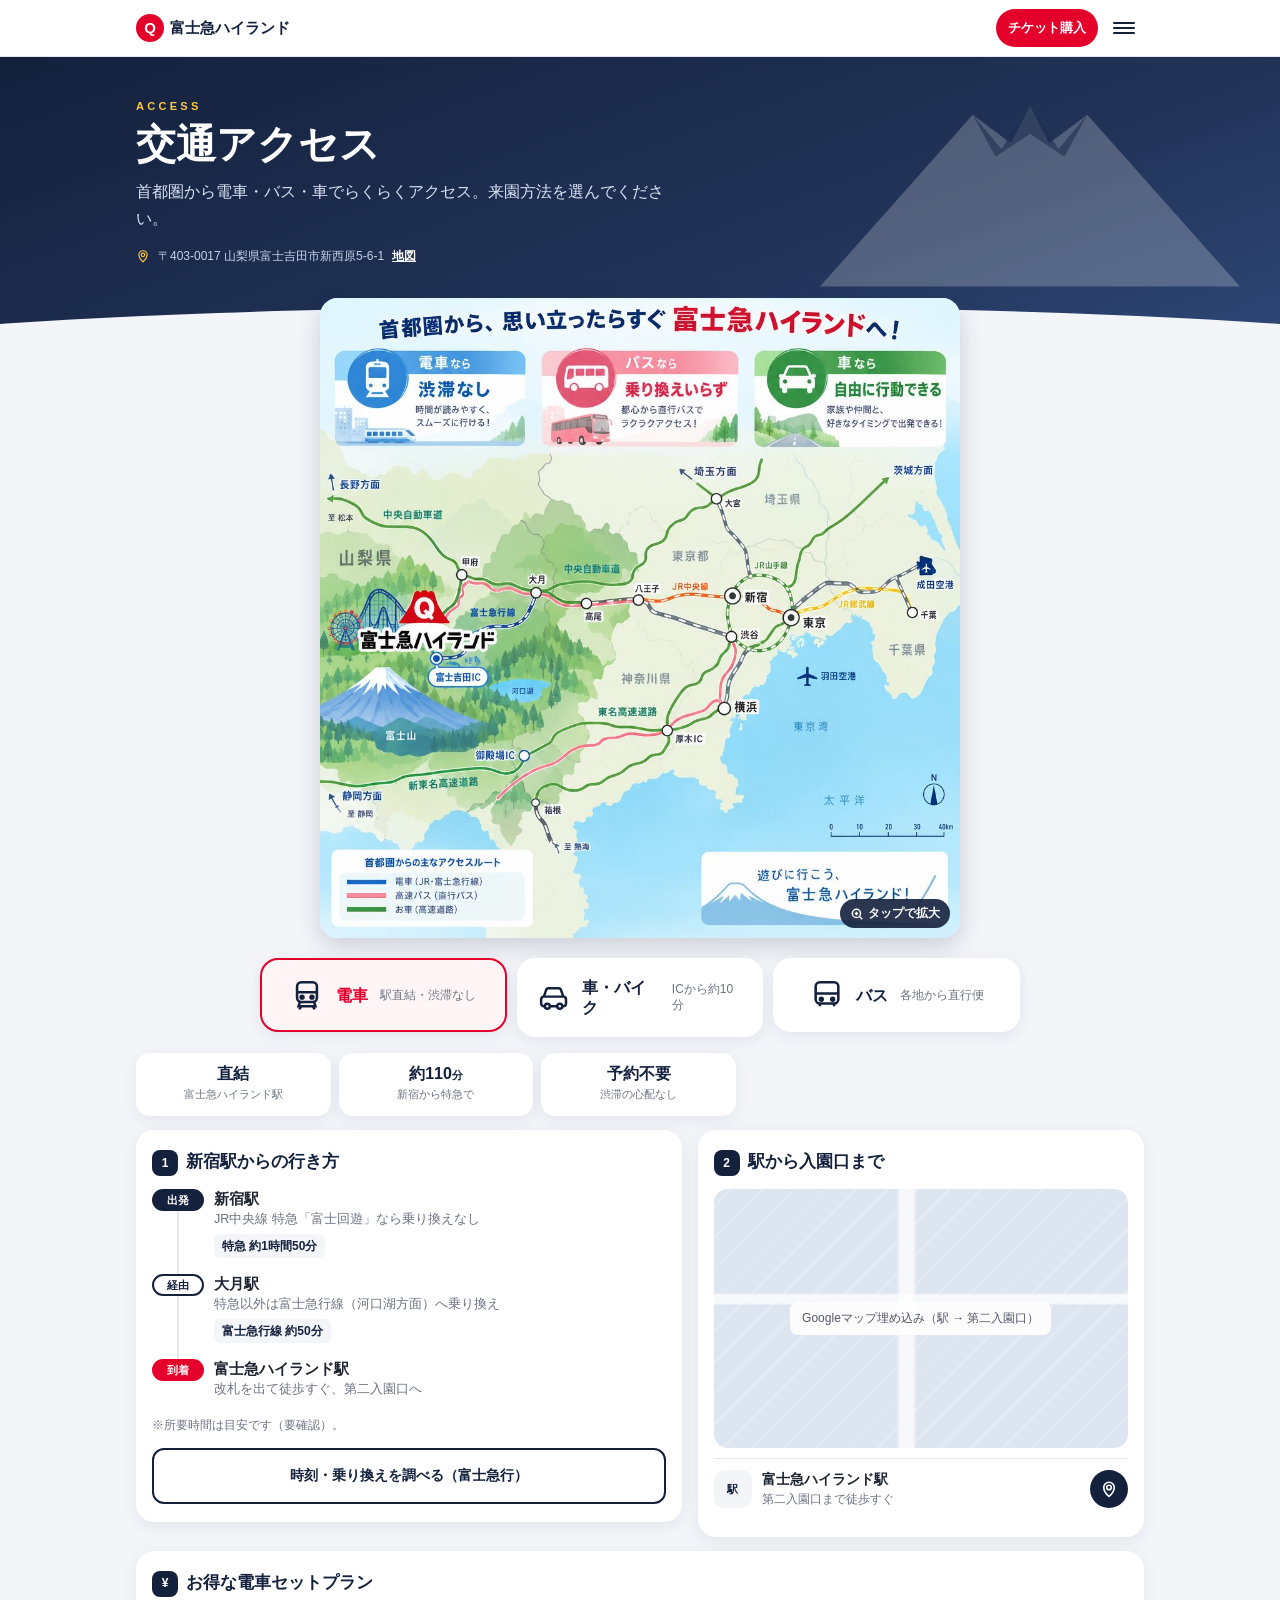
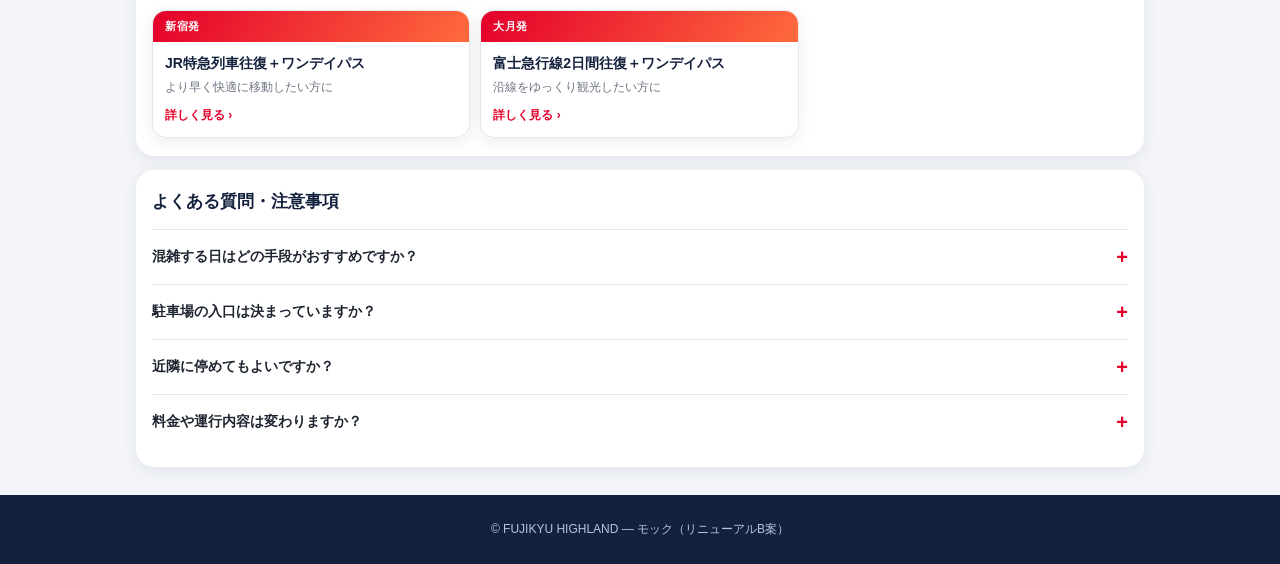
==== commit a192a9d6: "Add index-b.html" ====
--- a/index-b.html
+++ b/index-b.html
@@ -327,13 +327,13 @@
       <h2><span class="b">1</span>出発地を選ぶ</h2>
       <p style="margin:0 0 10px;font-size:13px;color:var(--muted)">路線・時刻表・バスセットプランを出発地別にご案内します。</p>
       <div class="pref">
-        <a href="http://www.fujiq.jp/access/tokyo2025.html">東京</a>
-        <a href="http://www.fujiq.jp/access/kanagawa2025.html">神奈川</a>
-        <a href="http://www.fujiq.jp/access/yamanashi2025.html">山梨</a>
-        <a href="http://www.fujiq.jp/access/shizuoka2025.html">静岡</a>
-        <a href="http://www.fujiq.jp/access/chiba2025.html">千葉</a>
-        <a href="http://www.fujiq.jp/access/other2025.html">埼玉</a>
-        <a href="http://www.fujiq.jp/access/kansai2025.html">京都・大阪</a>
+        <a href="bus/tokyo.html">東京</a>
+        <a href="bus/kanagawa.html">神奈川</a>
+        <a href="bus/yamanashi.html">山梨</a>
+        <a href="bus/shizuoka.html">静岡</a>
+        <a href="bus/chiba.html">千葉</a>
+        <a href="bus/saitama.html">埼玉</a>
+        <a href="bus/kansai.html">京都・大阪</a>
       </div>
       <a class="cta red" href="#">高速バスを予約する（富士急バス）</a>
     </div>
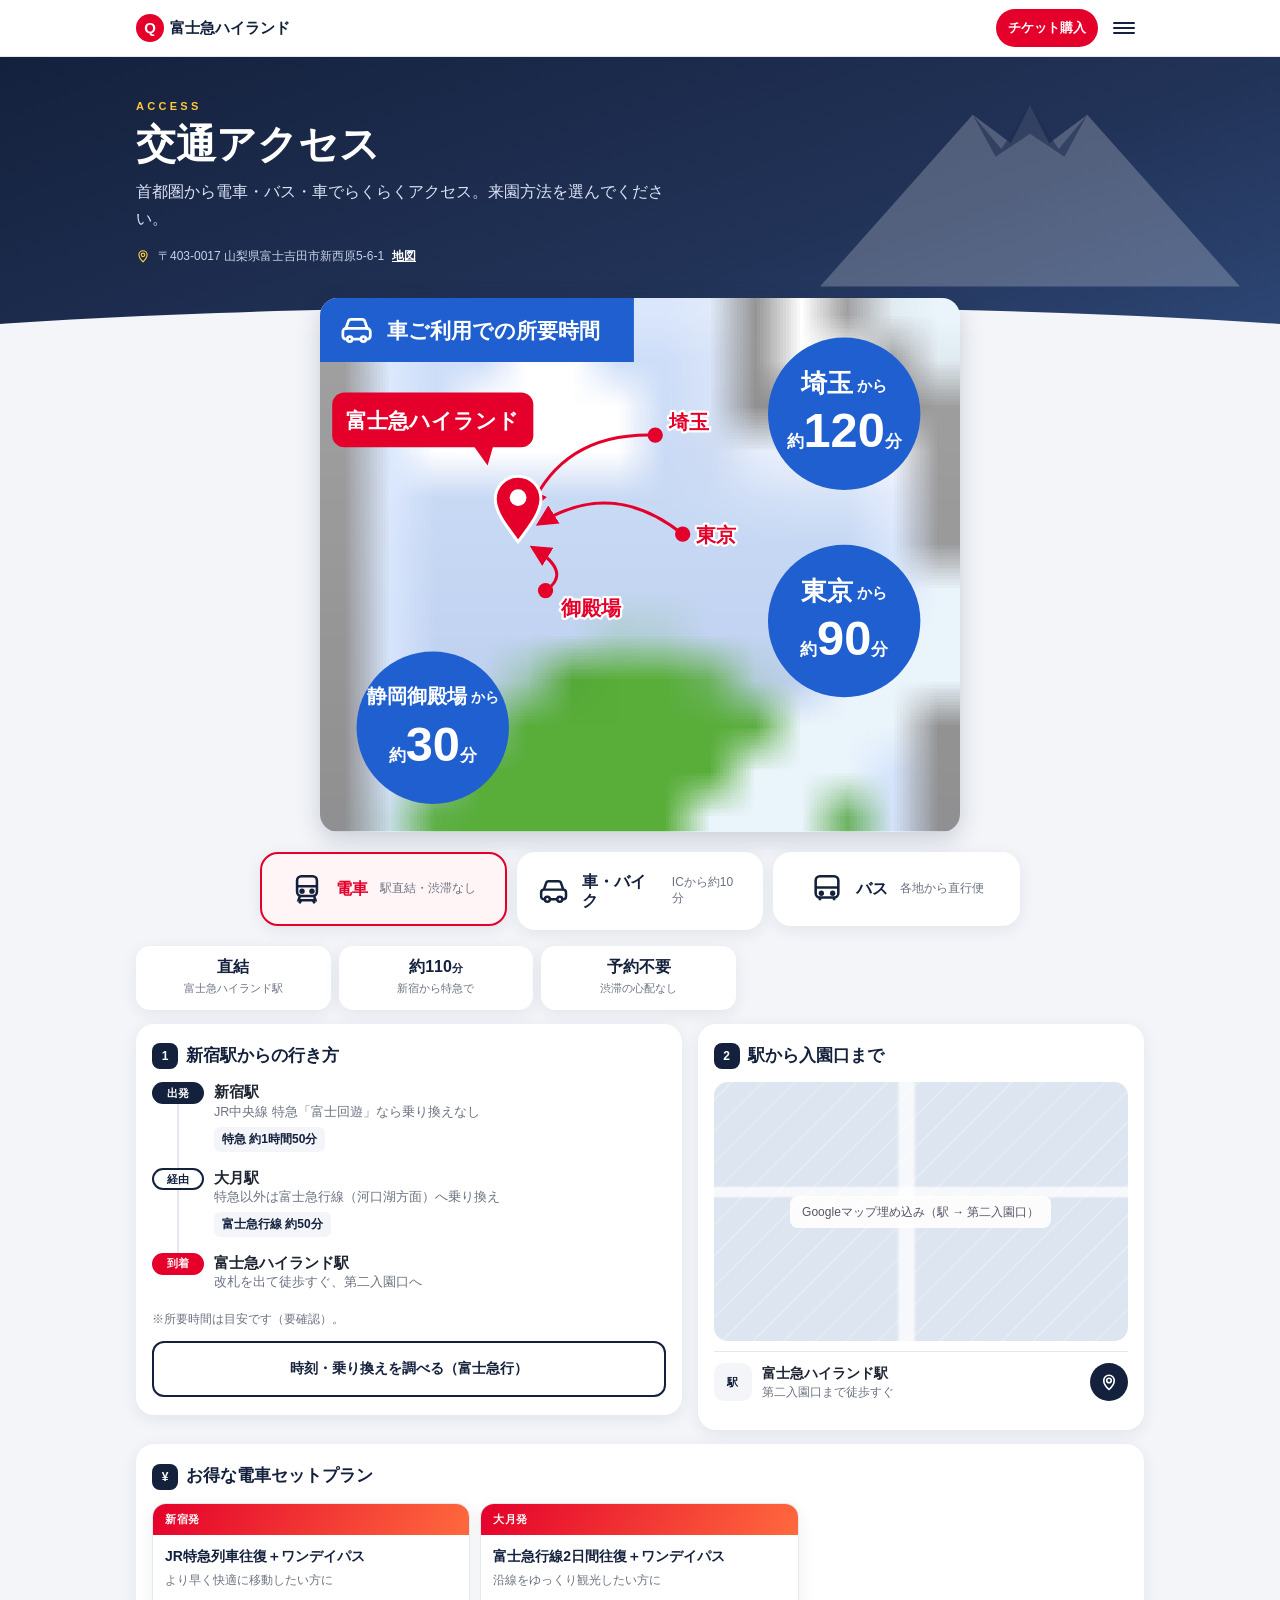
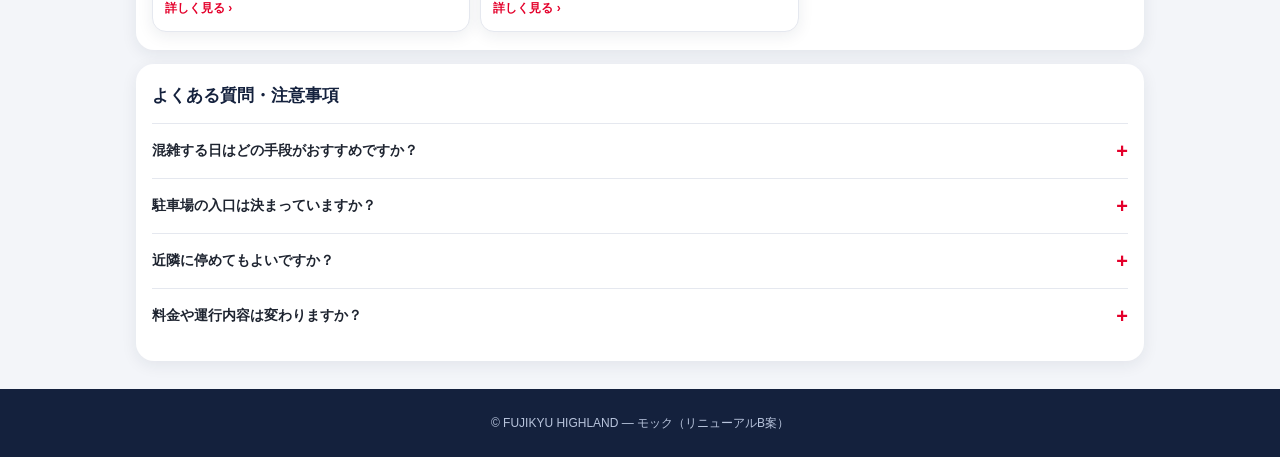
==== commit 7c53f805: "Add index-b.html" ====
--- a/index-b.html
+++ b/index-b.html
@@ -46,7 +46,8 @@
 
   /* key map (first view) */
   .keymap{position:relative;z-index:2;margin:-64px 0 0;border-radius:var(--r);overflow:hidden;box-shadow:0 8px 24px rgba(20,33,61,.18);background:#eaf4fb;cursor:zoom-in;display:block;border:0;padding:0;width:100%;font-family:inherit}
-  .keymap img{width:100%;height:auto;aspect-ratio:1/1;object-fit:cover;display:block}
+  .keymap{cursor:default}
+  .keymap svg{display:block;width:100%;height:auto}
   .keymap .zoom{position:absolute;right:10px;bottom:10px;background:rgba(20,33,61,.9);color:#fff;font-size:12px;font-weight:700;padding:6px 10px;border-radius:999px;display:flex;align-items:center;gap:4px}
   .keymap .zoom svg{width:14px;height:14px}
   .lightbox{position:fixed;inset:0;z-index:100;background:rgba(10,15,30,.92);display:none;flex-direction:column}
@@ -216,10 +217,63 @@
 
 <div class="wrap">
   <!-- 首都圏ルートマップ（ファーストビュー） -->
-  <button class="keymap" type="button" data-lightbox aria-label="首都圏からのアクセスルートマップを拡大表示">
-    <img src="img/map.jpg" alt="首都圏からのアクセスルートマップ：電車（JR・富士急行線）、高速バス、車（中央道・東名）の主要ルート" width="1024" height="1024" fetchpriority="high">
-    <span class="zoom"><svg viewBox="0 0 24 24" fill="none" stroke="currentColor" stroke-width="2.5"><circle cx="11" cy="11" r="7"/><path d="M21 21l-4.3-4.3M11 8v6M8 11h6"/></svg>タップで拡大</span>
-  </button>
+  <div class="keymap">
+    <svg viewBox="0 0 420 350" role="img" aria-label="車ご利用での所要時間：東京から約90分、静岡御殿場から約30分、埼玉から約120分" font-family="'Hiragino Kaku Gothic ProN','Hiragino Sans','Noto Sans JP','Yu Gothic',Meiryo,sans-serif">
+      <defs>
+        <marker id="ah" viewBox="0 0 10 10" refX="8" refY="5" markerWidth="7" markerHeight="7" orient="auto-start-reverse"><path d="M0 0L10 5L0 10z" fill="#e4002b"/></marker>
+      </defs>
+      <!-- 背景：Midjourney生成の地図（関東周辺を切り出し） -->
+      <image href="img/map-bg.jpg" x="0" y="0" width="420" height="350" preserveAspectRatio="xMidYMid slice"/>
+
+      <!-- 見出しラベル -->
+      <rect x="0" y="0" width="206" height="42" fill="#1f5fd0"/>
+      <g transform="translate(12 9)" fill="none" stroke="#fff" stroke-width="1.8" stroke-linecap="round" stroke-linejoin="round">
+        <path d="M5 11l1.5-4.5A2 2 0 0 1 8.4 5h7.2a2 2 0 0 1 1.9 1.5L19 11"/><rect x="3" y="11" width="18" height="7" rx="2"/><circle cx="7.5" cy="18" r="1.6" fill="#1f5fd0"/><circle cx="16.5" cy="18" r="1.6" fill="#1f5fd0"/>
+      </g>
+      <text x="44" y="26.5" font-size="14" font-weight="800" fill="#fff">車ご利用での所要時間</text>
+
+      <!-- ルート矢印 -->
+      <g fill="none" stroke="#e4002b" stroke-width="2" stroke-linecap="round" marker-end="url(#ah)">
+        <path d="M238 155 Q192 118 144 148"/>
+        <path d="M220 90 Q160 88 138 138"/>
+        <path d="M148 192 Q166 180 140 164"/>
+      </g>
+
+      <!-- 出発地の点とラベル -->
+      <g fill="#e4002b">
+        <circle cx="238" cy="155" r="5"/><circle cx="220" cy="90" r="5"/><circle cx="148" cy="192" r="5"/>
+      </g>
+      <g font-size="13" font-weight="800" fill="#e4002b" stroke="#fff" stroke-width="3" paint-order="stroke" stroke-linejoin="round">
+        <text x="247" y="160">東京</text>
+        <text x="229" y="86">埼玉</text>
+        <text x="158" y="208">御殿場</text>
+      </g>
+
+      <!-- 富士急ハイランド ピンとバッジ -->
+      <path d="M130 160c-9-12-15-20-15-28a15 15 0 0 1 30 0c0 8-6 16-15 28z" fill="#e4002b" stroke="#fff" stroke-width="2"/>
+      <circle cx="130" cy="131" r="5.5" fill="#fff"/>
+      <g>
+        <path d="M100 96l14 0l-4 14z" fill="#e4002b"/>
+        <rect x="8" y="62" width="132" height="36" rx="8" fill="#e4002b"/>
+        <text x="74" y="85.5" text-anchor="middle" font-size="14" font-weight="900" fill="#fff">富士急ハイランド</text>
+      </g>
+
+      <!-- 所要時間の円 -->
+      <g text-anchor="middle" fill="#fff" font-weight="900">
+        <circle cx="344" cy="212" r="50" fill="#1f5fd0"/>
+        <text x="344" y="198" font-size="17">東京<tspan font-size="10" dy="-1"> から</tspan></text>
+        <text x="344" y="234"><tspan font-size="11">約</tspan><tspan font-size="32">90</tspan><tspan font-size="11">分</tspan></text>
+
+        <circle cx="344" cy="76" r="50" fill="#1f5fd0"/>
+        <text x="344" y="62" font-size="17">埼玉<tspan font-size="10" dy="-1"> から</tspan></text>
+        <text x="344" y="98"><tspan font-size="11">約</tspan><tspan font-size="32">120</tspan><tspan font-size="11">分</tspan></text>
+
+        <circle cx="74" cy="282" r="50" fill="#1f5fd0"/>
+        <text x="74" y="266" font-size="13">静岡御殿場<tspan font-size="9" dy="-1"> から</tspan></text>
+        <text x="74" y="304"><tspan font-size="11">約</tspan><tspan font-size="32">30</tspan><tspan font-size="11">分</tspan></text>
+      </g>
+    </svg>
+  </div>
 
   <!-- 手段タイル（タブ） -->
   <nav class="tiles" aria-label="来園方法を選ぶ">
@@ -383,11 +437,6 @@
 
 <footer>© FUJIKYU HIGHLAND — モック（リニューアルB案）</footer>
 
-<div class="lightbox" id="lightbox" role="dialog" aria-modal="true" aria-label="アクセスルートマップ">
-  <div class="lbbar"><span>ピンチ・スクロールで拡大できます</span><button class="close" type="button" data-lightbox-close>閉じる ✕</button></div>
-  <div class="scroller"><img src="img/map.jpg" alt="首都圏からのアクセスルートマップ（拡大）"></div>
-</div>
-
 <div class="bar">
   <a class="r" href="https://www.google.com/maps/dir/?api=1&destination=富士急ハイランド" target="_blank" rel="noopener">
     <svg viewBox="0 0 24 24" fill="none" stroke="currentColor" stroke-width="2.2"><path d="M3 11l18-8-8 18-2-8-8-2z"/></svg>ルート検索</a>
@@ -395,13 +444,6 @@
 </div>
 
 <script>
-  // ルートマップの拡大表示
-  const lb=document.getElementById('lightbox');
-  document.querySelectorAll('[data-lightbox]').forEach(b=>b.addEventListener('click',()=>{lb.classList.add('is-open');document.body.style.overflow='hidden';}));
-  const closeLb=()=>{lb.classList.remove('is-open');document.body.style.overflow='';};
-  document.querySelectorAll('[data-lightbox-close]').forEach(b=>b.addEventListener('click',closeLb));
-  document.addEventListener('keydown',e=>{if(e.key==='Escape')closeLb();});
-
   const tabs=[...document.querySelectorAll('[data-tab]')];
   const panels={train:'p-train',car:'p-car',bus:'p-bus',parking:'p-parking'};
   function show(key,scroll){
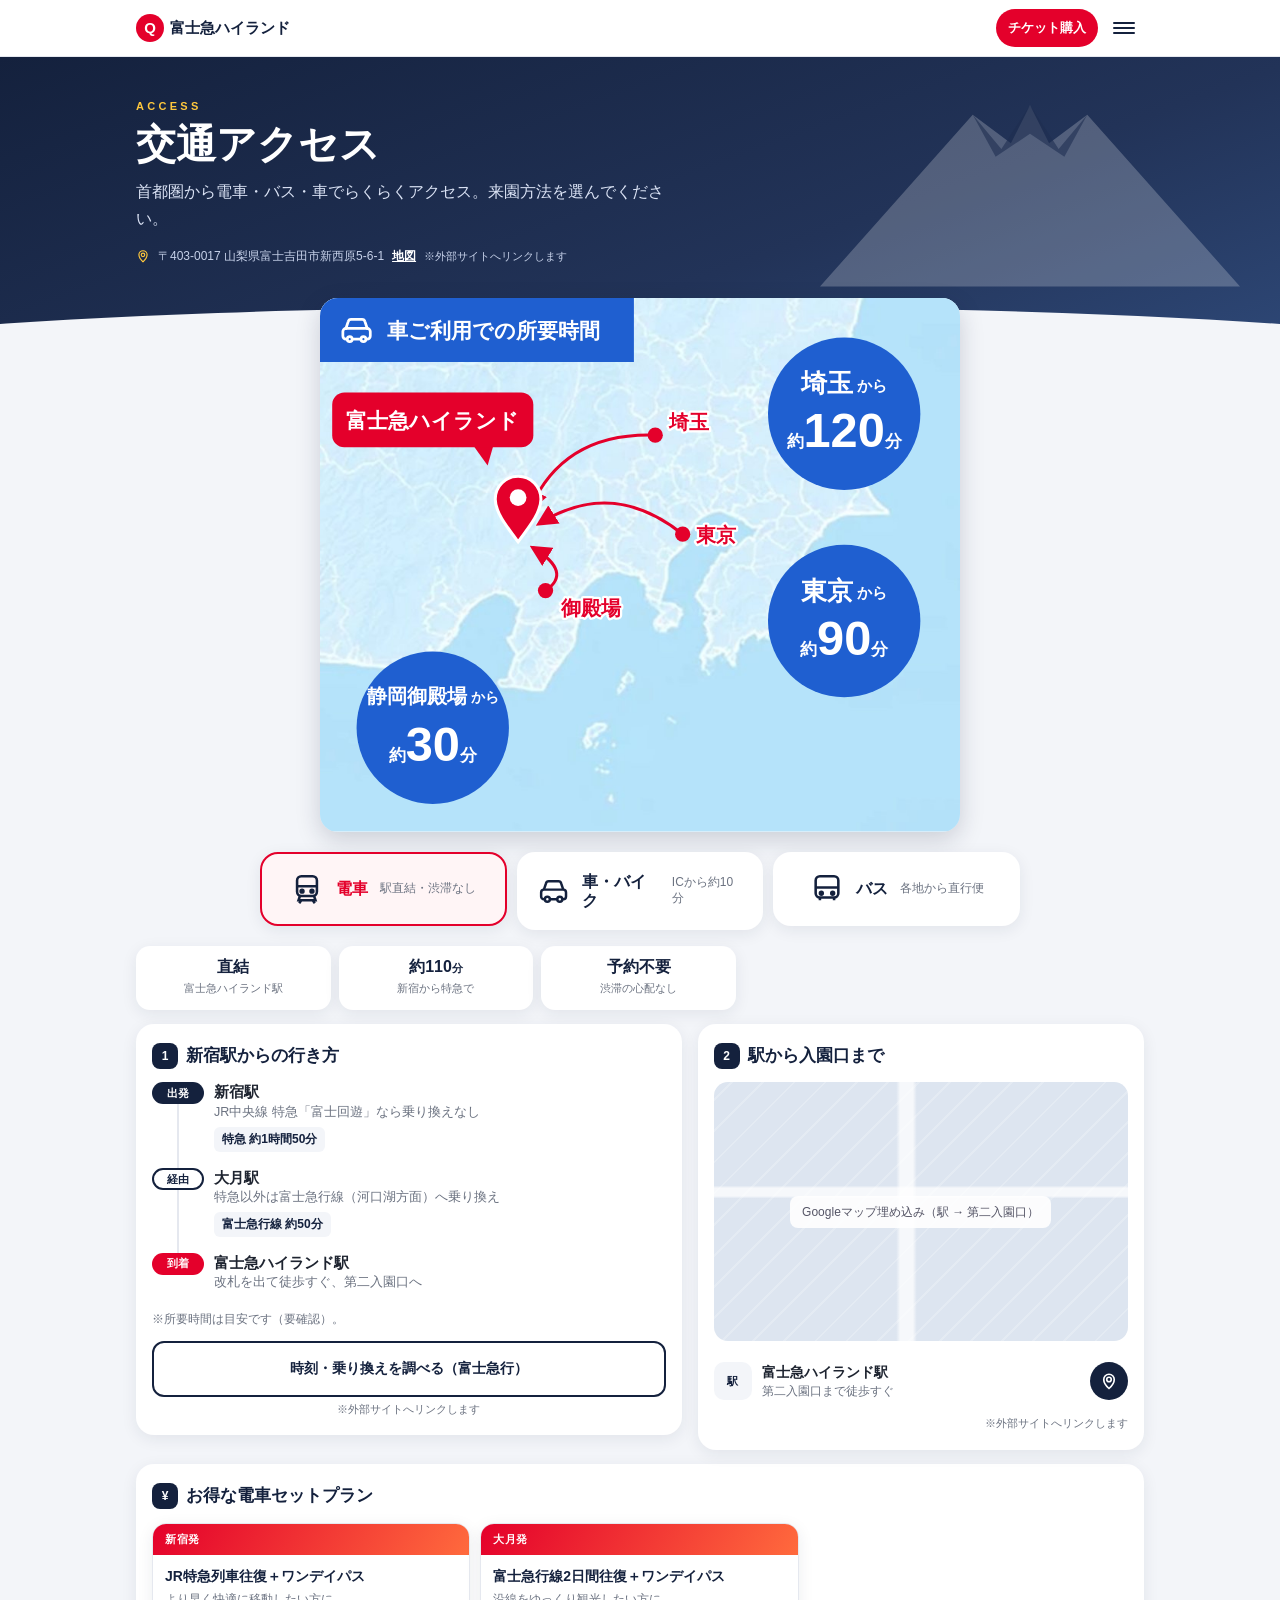
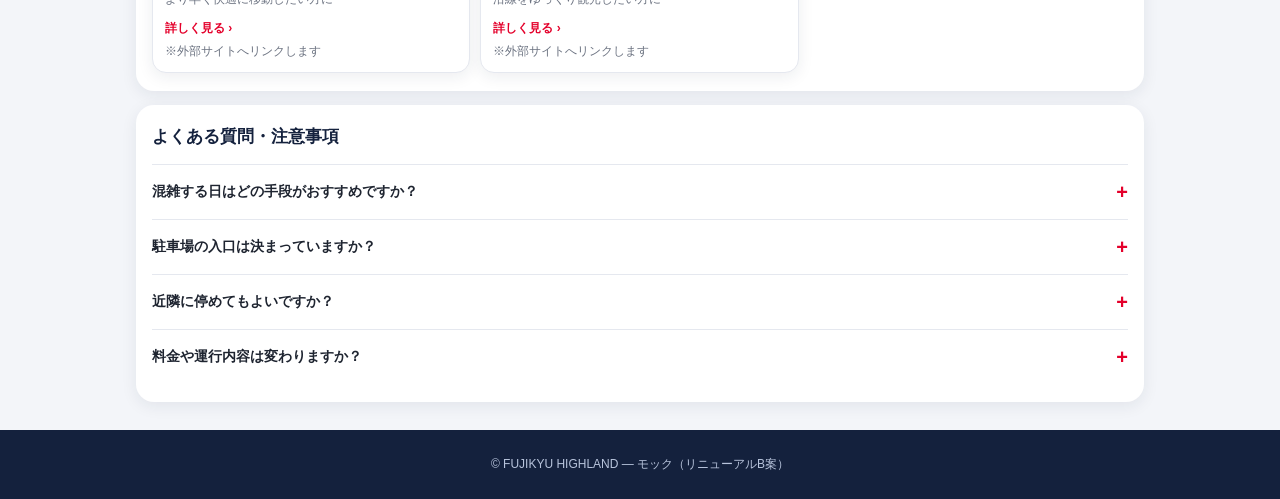
==== commit d8ac344b: "Add index-b.html" ====
--- a/index-b.html
+++ b/index-b.html
@@ -187,6 +187,16 @@
     .bar{display:none}
     footer{padding-bottom:24px}
   }
+
+  /* 外部リンク注記 */
+  .extnote{display:block;font-size:11px;line-height:1.5;color:var(--muted);font-weight:400;margin-top:4px;text-align:center}
+  .place-group+.extnote,.pl-group+.extnote{text-align:right}
+  .lbl2{display:block;text-align:center;line-height:1.25}
+  .lbl2 .extnote{font-size:9px;margin-top:1px;color:inherit;opacity:.8}
+  .hero .addr{flex-wrap:wrap}
+  .hero .addr .extnote{display:inline;color:#c7d2ea;margin:0}
+  .pc .extnote{text-align:left}
+  .pl-group .pl:first-of-type{border-top:0}
 </style>
 </head>
 <body>
@@ -210,7 +220,7 @@
     <div class="addr">
       <svg width="14" height="14" viewBox="0 0 24 24" fill="none" stroke="#ffc83d" stroke-width="2"><path d="M12 22s7-6.2 7-12a7 7 0 1 0-14 0c0 5.8 7 12 7 12z"/><circle cx="12" cy="10" r="3"/></svg>
       <span>〒403-0017 山梨県富士吉田市新西原5-6-1</span>
-      <a href="https://maps.app.goo.gl/k1QEmaCw5jQvgtTi9" target="_blank" rel="noopener">地図</a>
+      <a href="https://maps.app.goo.gl/k1QEmaCw5jQvgtTi9" target="_blank" rel="noopener">地図</a><small class="extnote">※外部サイトへリンクします</small>
     </div>
   </div>
 </section>
@@ -317,18 +327,20 @@
         </ul>
         <p style="font-size:11.5px;color:var(--muted);margin:0">※所要時間は目安です（要確認）。</p>
         <a class="cta ghost" href="https://www.fujikyu-railway.jp/denshadefujiq/" target="_blank" rel="noopener">時刻・乗り換えを調べる（富士急行）</a>
+<small class="extnote">※外部サイトへリンクします</small>
       </div>
       <div class="card">
         <h2><span class="b">2</span>駅から入園口まで</h2>
         <div class="map"><span>Googleマップ埋め込み（駅 → 第二入園口）</span></div>
-        <div class="pl"><span class="i">駅</span><div class="t"><b>富士急ハイランド駅</b><small>第二入園口まで徒歩すぐ</small></div><a class="go" href="https://maps.app.goo.gl/k1QEmaCw5jQvgtTi9" target="_blank" rel="noopener"><svg viewBox="0 0 24 24" fill="none" stroke="#fff" stroke-width="2.2"><path d="M12 22s7-6.2 7-12a7 7 0 1 0-14 0c0 5.8 7 12 7 12z"/><circle cx="12" cy="10" r="3"/></svg></a></div>
-      </div>
+        <div class="pl-group"><div class="pl"><span class="i">駅</span><div class="t"><b>富士急ハイランド駅</b><small>第二入園口まで徒歩すぐ</small></div><a class="go" href="https://maps.app.goo.gl/k1QEmaCw5jQvgtTi9" target="_blank" rel="noopener"><svg viewBox="0 0 24 24" fill="none" stroke="#fff" stroke-width="2.2"><path d="M12 22s7-6.2 7-12a7 7 0 1 0-14 0c0 5.8 7 12 7 12z"/><circle cx="12" cy="10" r="3"/></svg></a></div>
+      </div><small class="extnote">※外部サイトへリンクします</small>
+        </div>
     </div>
     <div class="card">
       <h2><span class="b">¥</span>お得な電車セットプラン</h2>
       <div class="carousel">
-        <a class="pc" href="https://www.jre-travel.com/feature/fujiq/" target="_blank" rel="noopener"><div class="hd">新宿発</div><div class="bd"><b>JR特急列車往復＋ワンデイパス</b><small>より早く快適に移動したい方に</small><div class="cta" style="margin:8px 0 0;padding:0;background:none;color:var(--red);justify-content:flex-start">詳しく見る ›</div></div></a>
-        <a class="pc" href="https://www.fujikyu-railway.jp/ticket/fujiq.php" target="_blank" rel="noopener"><div class="hd">大月発</div><div class="bd"><b>富士急行線2日間往復＋ワンデイパス</b><small>沿線をゆっくり観光したい方に</small><div class="cta" style="margin:8px 0 0;padding:0;background:none;color:var(--red);justify-content:flex-start">詳しく見る ›</div></div></a>
+        <a class="pc" href="https://www.jre-travel.com/feature/fujiq/" target="_blank" rel="noopener"><div class="hd">新宿発</div><div class="bd"><b>JR特急列車往復＋ワンデイパス</b><small>より早く快適に移動したい方に</small><div class="cta" style="margin:8px 0 0;padding:0;background:none;color:var(--red);justify-content:flex-start">詳しく見る ›</div><small class="extnote">※外部サイトへリンクします</small></div></a>
+        <a class="pc" href="https://www.fujikyu-railway.jp/ticket/fujiq.php" target="_blank" rel="noopener"><div class="hd">大月発</div><div class="bd"><b>富士急行線2日間往復＋ワンデイパス</b><small>沿線をゆっくり観光したい方に</small><div class="cta" style="margin:8px 0 0;padding:0;background:none;color:var(--red);justify-content:flex-start">詳しく見る ›</div><small class="extnote">※外部サイトへリンクします</small></div></a>
       </div>
     </div>
   </section>
@@ -351,12 +363,14 @@
         <div class="map"><span>Googleマップ埋め込み（駐車場入口）</span></div>
         <a class="cta" href="https://www.google.com/maps/dir/?api=1&destination=富士急ハイランド" target="_blank" rel="noopener">現在地からルート検索
           <svg viewBox="0 0 24 24" fill="none" stroke="currentColor" stroke-width="2.2"><path d="M3 11l18-8-8 18-2-8-8-2z"/></svg></a>
+<small class="extnote">※外部サイトへリンクします</small>
       </div>
       <div class="card">
         <h2><span class="b">2</span>駐車場を選ぶ</h2>
-        <div class="pl"><span class="i">第一<br>第三</span><div class="t"><b>フジヤマ駐車場</b><small>普通車・大型車・バイク駐輪場あり</small></div><a class="go" href="https://maps.app.goo.gl/2kETEwMKgXVMJ8Nm9" target="_blank" rel="noopener"><svg viewBox="0 0 24 24" fill="none" stroke="#fff" stroke-width="2.2"><path d="M12 22s7-6.2 7-12a7 7 0 1 0-14 0c0 5.8 7 12 7 12z"/><circle cx="12" cy="10" r="3"/></svg></a></div>
+        <div class="pl-group"><div class="pl"><span class="i">第一<br>第三</span><div class="t"><b>フジヤマ駐車場</b><small>普通車・大型車・バイク駐輪場あり</small></div><a class="go" href="https://maps.app.goo.gl/2kETEwMKgXVMJ8Nm9" target="_blank" rel="noopener"><svg viewBox="0 0 24 24" fill="none" stroke="#fff" stroke-width="2.2"><path d="M12 22s7-6.2 7-12a7 7 0 1 0-14 0c0 5.8 7 12 7 12z"/><circle cx="12" cy="10" r="3"/></svg></a></div>
         <div class="pl"><span class="i">第二</span><div class="t"><b>ええじゃないか駐車場</b><small>普通車のみ・高さ2.1m以下</small></div><a class="go" href="https://maps.app.goo.gl/FS5XvmAkgKm2bpzc8" target="_blank" rel="noopener"><svg viewBox="0 0 24 24" fill="none" stroke="#fff" stroke-width="2.2"><path d="M12 22s7-6.2 7-12a7 7 0 1 0-14 0c0 5.8 7 12 7 12z"/><circle cx="12" cy="10" r="3"/></svg></a></div>
         <div class="pl"><span class="i">送迎</span><div class="t"><b>送迎（乗降のみ）の方</b><small>専用の乗降場所をご利用ください</small></div><a class="go" href="https://www.fujiq.jp/news/pickup_car_2023.html"><svg viewBox="0 0 24 24" fill="none" stroke="#fff" stroke-width="2.5"><path d="M9 6l6 6-6 6"/></svg></a></div>
+        </div><small class="extnote">※外部サイトへリンクします</small>
         <div class="warn"><b>駐車場料金</b>は利用日によって異なります。<a href="#p-parking" data-jump="parking">料金カレンダーを見る ›</a></div>
       </div>
     </div>
@@ -364,8 +378,8 @@
       <h2><span class="b">¥</span>お得な車セットプラン</h2>
       <div class="carousel">
         <a class="pc" href="https://www.fujiq.jp/event/highwayplan.html"><div class="hd">高速道路</div><div class="bd"><b>NEXCO高速道路＋ワンデイパス</b><small>周遊パスとセットでおトク</small><div class="cta" style="margin:8px 0 0;padding:0;background:none;color:var(--red);justify-content:flex-start">詳しく見る ›</div></div></a>
-        <a class="pc" href="https://car.orix.co.jp/campaign/fuji_qLP.html" target="_blank" rel="noopener"><div class="hd">レンタカー</div><div class="bd"><b>オリックスレンタカー＋ワンデイパス</b><small>レンタカーで行くなら</small><div class="cta" style="margin:8px 0 0;padding:0;background:none;color:var(--red);justify-content:flex-start">詳しく見る ›</div></div></a>
-        <a class="pc" href="https://share.timescar.jp/ecoupon/fujiq/" target="_blank" rel="noopener"><div class="hd">カーシェア</div><div class="bd"><b>タイムズカーシェア＋ワンデイパス</b><small>会員限定クーポン</small><div class="cta" style="margin:8px 0 0;padding:0;background:none;color:var(--red);justify-content:flex-start">詳しく見る ›</div></div></a>
+        <a class="pc" href="https://car.orix.co.jp/campaign/fuji_qLP.html" target="_blank" rel="noopener"><div class="hd">レンタカー</div><div class="bd"><b>オリックスレンタカー＋ワンデイパス</b><small>レンタカーで行くなら</small><div class="cta" style="margin:8px 0 0;padding:0;background:none;color:var(--red);justify-content:flex-start">詳しく見る ›</div><small class="extnote">※外部サイトへリンクします</small></div></a>
+        <a class="pc" href="https://share.timescar.jp/ecoupon/fujiq/" target="_blank" rel="noopener"><div class="hd">カーシェア</div><div class="bd"><b>タイムズカーシェア＋ワンデイパス</b><small>会員限定クーポン</small><div class="cta" style="margin:8px 0 0;padding:0;background:none;color:var(--red);justify-content:flex-start">詳しく見る ›</div><small class="extnote">※外部サイトへリンクします</small></div></a>
       </div>
     </div>
   </section>
@@ -390,14 +404,16 @@
         <a href="bus/kansai.html">京都・大阪</a>
       </div>
       <a class="cta red" href="#">高速バスを予約する（富士急バス）</a>
+<small class="extnote">※外部サイトへリンクします</small>
     </div>
     <div class="cols">
       <div class="card">
         <h2><span class="b">2</span>バスの乗り降り場所</h2>
-        <div class="pl"><span class="i">高速</span><div class="t"><b>高速バス ターミナル</b><small>隣接ハイランドリゾート ホテル＆スパ 駐車場内</small></div><a class="go" href="https://maps.app.goo.gl/nqQ9NiLLDiu8B9Hv5" target="_blank" rel="noopener"><svg viewBox="0 0 24 24" fill="none" stroke="#fff" stroke-width="2.2"><path d="M12 22s7-6.2 7-12a7 7 0 1 0-14 0c0 5.8 7 12 7 12z"/><circle cx="12" cy="10" r="3"/></svg></a></div>
+        <div class="pl-group"><div class="pl"><span class="i">高速</span><div class="t"><b>高速バス ターミナル</b><small>隣接ハイランドリゾート ホテル＆スパ 駐車場内</small></div><a class="go" href="https://maps.app.goo.gl/nqQ9NiLLDiu8B9Hv5" target="_blank" rel="noopener"><svg viewBox="0 0 24 24" fill="none" stroke="#fff" stroke-width="2.2"><path d="M12 22s7-6.2 7-12a7 7 0 1 0-14 0c0 5.8 7 12 7 12z"/><circle cx="12" cy="10" r="3"/></svg></a></div>
         <div class="pl"><span class="i">路線</span><div class="t"><b>富士急ハイランド駅 バス停</b><small>第二入園口側</small></div><a class="go" href="https://maps.app.goo.gl/acPUxMkPr6zQpdC59" target="_blank" rel="noopener"><svg viewBox="0 0 24 24" fill="none" stroke="#fff" stroke-width="2.2"><path d="M12 22s7-6.2 7-12a7 7 0 1 0-14 0c0 5.8 7 12 7 12z"/><circle cx="12" cy="10" r="3"/></svg></a></div>
         <div class="pl"><span class="i">巡回</span><div class="t"><b>無料巡回バス（FUJIYAMAタワー付近）</b><small>富士急グループ施設ご利用の方限定</small></div><a class="go" href="https://www.highlandstation-inn.com/loop_bus/#timetable" target="_blank" rel="noopener"><svg viewBox="0 0 24 24" fill="none" stroke="#fff" stroke-width="2.2"><circle cx="12" cy="12" r="9"/><path d="M12 7v5l3 2"/></svg></a></div>
-      </div>
+      </div><small class="extnote">※外部サイトへリンクします</small>
+        </div>
       <div class="card">
         <h2><span class="b">3</span>到着後の動線</h2>
         <div class="map"><span>Googleマップ埋め込み（バスターミナル → 入園口）</span></div>
@@ -439,7 +455,7 @@
 
 <div class="bar">
   <a class="r" href="https://www.google.com/maps/dir/?api=1&destination=富士急ハイランド" target="_blank" rel="noopener">
-    <svg viewBox="0 0 24 24" fill="none" stroke="currentColor" stroke-width="2.2"><path d="M3 11l18-8-8 18-2-8-8-2z"/></svg>ルート検索</a>
+    <svg viewBox="0 0 24 24" fill="none" stroke="currentColor" stroke-width="2.2"><path d="M3 11l18-8-8 18-2-8-8-2z"/></svg><span class="lbl2">ルート検索<small class="extnote">※外部サイトへリンクします</small></span></a>
   <a class="t" href="https://membersclub.fujiq.jp/ticket/">チケット購入</a>
 </div>
 
